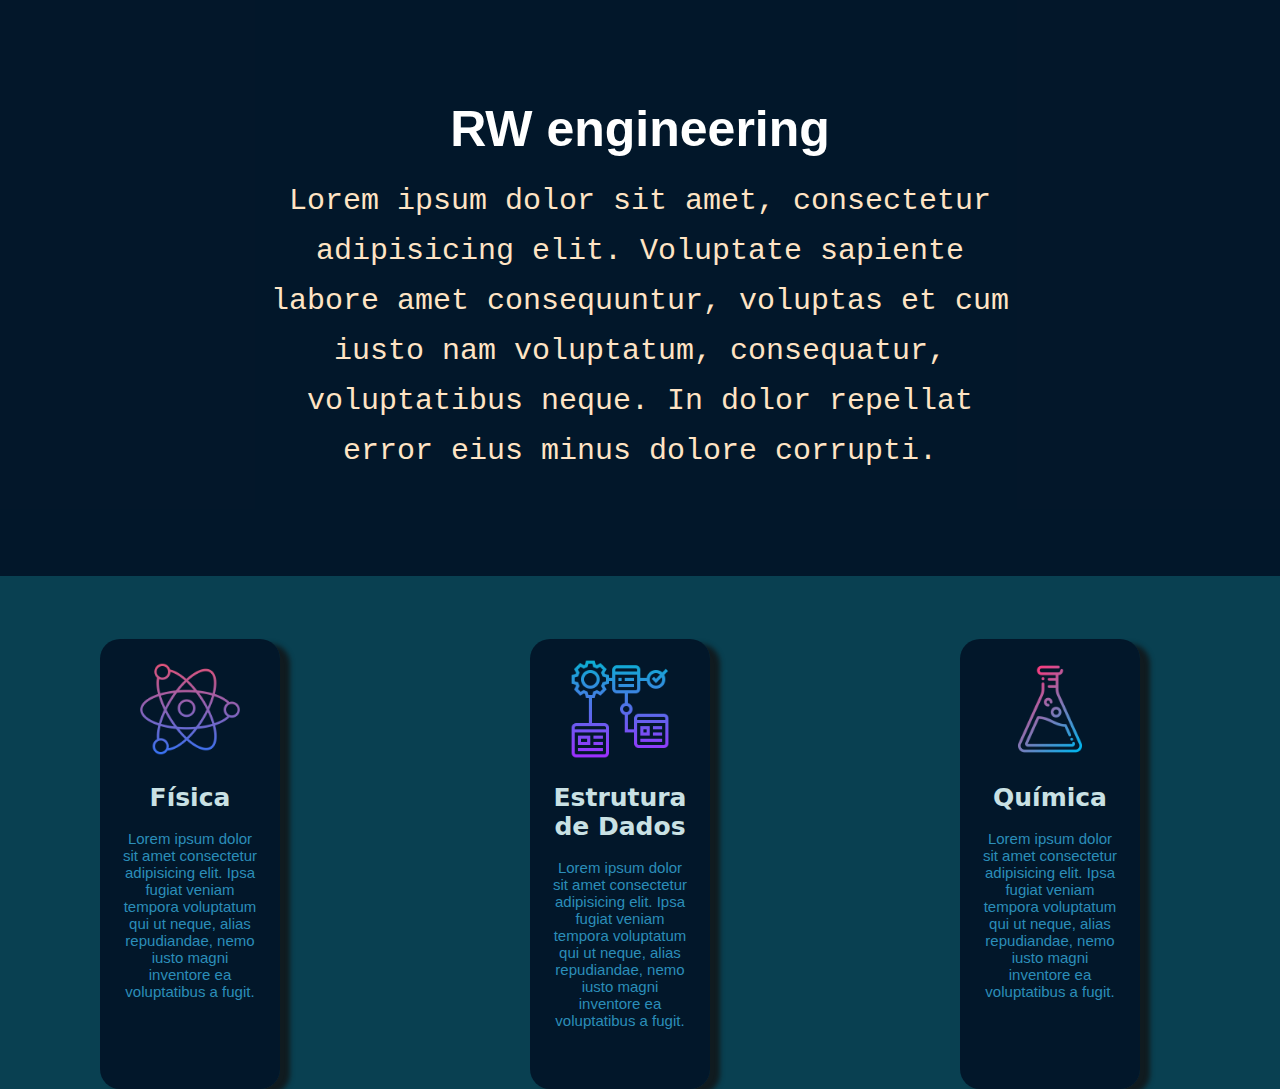
==== index.html @ 839bab22 "second commit" ====
<!DOCTYPE html>
<html lang="pt-BR">
<head>
    <meta charset="UTF-8">
    <meta name="viewport" content="width=device-width, initial-scale=1.0">
    <title>Projeto Integrador</title>
    <link rel="stylesheet" href="style.css">
    <link rel="shortcut icon" href="#">
</head>
<body>

    


    <div class="initial_page">
        <div class="explanation">
            <div class="preview_content">
                <h1 class="tema">RW engineering</h1><br>

                <p class="main_text">Lorem ipsum dolor sit amet, consectetur adipisicing elit.
                Voluptate sapiente labore amet consequuntur, voluptas et 
                cum iusto nam voluptatum, consequatur, voluptatibus neque.
                In dolor repellat error eius minus dolore corrupti.</p>
            </div>
            
        </div>
       

        <div class="about">
            <div class="about_content nav_content">
                <img class="logo" src="./imagem.src/fisica.png" alt="">
                <div class="explanation_content">
                    <h3 class="title">Física</h3><br>
                    <p class="content">Lorem ipsum dolor sit amet consectetur adipisicing elit.
                    Ipsa fugiat veniam tempora voluptatum qui ut neque, alias
                    repudiandae, nemo iusto magni inventore ea voluptatibus a fugit.
                    </p>
                </div>
            </div>

            <div class="about_content nav_content">
                <img class="logo" src="./imagem.src/estrutura-hierarquica.png" alt="">
                <div class="explanation_content">
                    <h3 class="title">Estrutura de Dados</h3><br>
                    <p class="content">Lorem ipsum dolor sit amet consectetur adipisicing elit.
                    Ipsa fugiat veniam tempora voluptatum qui ut neque, alias
                    repudiandae, nemo iusto magni inventore ea voluptatibus a fugit.
                    </p>
                </div>
            </div>
                
            <div class="about_content nav_content">
                <img class="logo" src="./imagem.src/quimica.png" alt="">
                <div class="explanation_content">
                    <h3 class="title">Química</h3><br>
                    <p class="content">Lorem ipsum dolor sit amet consectetur adipisicing elit.
                    Ipsa fugiat veniam tempora voluptatum qui ut neque, alias
                    repudiandae, nemo iusto magni inventore ea voluptatibus a fugit.
                    </p>
                </div>
            </div>
        
        </div>

        
    </div>

    <header class="main_opitions">
        <img class="logo_header opition_home" src="./imagem.src/tecnologia.png" alt="">
            <nav>
                <ul class="main_menu">
                    <li class="border_bottom"><a class="opition_1 opition_nav" href="#">Física</a></li>
                    <li class="border_bottom"><a class="opition_2 opition_nav" href="#">Estrutura de Dados</a></li>
                    <li class="border_bottom"><a class="opition_3 opition_nav" href="#">Química</a></li>
                </ul>
            </nav>
    </header>

    <div class="sections">
        <section></section>
        <section></section>
        <section></section>
    </div>

    <script type="text/javascript" src="animation.js"></script>
    
</body>
</html>
---- style.css ----
*{
    margin: 0px;
    padding: 0px;
}


body{
    background-color: #094051;
}




a{
    text-decoration: none;
}

li{
    display: block;
}


.initial_page{
    width: 100%;
    height: 0;
}




.access_content{
    padding: 30px 40px 30px 40px;
    background-color: #143f41;
    border-radius: 20px;
    font-size: 25px;
    color: rgb(172, 239, 235);
}



.transition_buttom :hover{
    background-color: #30696c;
}






.about{
    width: 100%;
    display: flex;
    justify-content: space-around;
}

.explanation{
    max-width: 100%;
    background-color: rgba(0, 5, 26, 0.7);
    padding: 100px;
}

.main_text{
    font-size: 30px;
    line-height: 50px;
    font-family: 'Courier New', Courier, monospace;
    color: bisque;
}

.tema{
    font-size: 50px;
    text-align: center;
    color: white;
    font-family: 'Lucida Sans', 'Lucida Sans Regular', 'Lucida Grande', 'Lucida Sans Unicode', Geneva, Verdana, sans-serif;
}

.logo{
    width: 100px;
    padding: 20px;
}

.about_content{
    text-align: center;
    margin-top: 7vh;
    margin-left: 100px;
    margin-right: 150px;
    background-color: rgba(0, 5, 26, 0.7);
    border-radius: 20px;
    box-shadow: 10px 5px 5px rgb(16, 27, 32);
    padding: 0px 20px 60px 20px;
}

.about_content:hover{
    box-shadow: 15px 15px 15px rgb(11, 189, 225);
    transition: 0.75s;
}

.preview_content{
    text-align: center;
    padding-left: 15%;
    padding-right: 15%;
}

.title{
    font-family: system-ui, -apple-system, BlinkMacSystemFont, 'Segoe UI', Roboto, Oxygen, Ubuntu, Cantarell, 'Open Sans', 'Helvetica Neue', sans-serif;
    font-size: 25px;
    color: rgb(201, 225, 228);
}

.content{
    font-family: 'Franklin Gothic Medium', 'Arial Narrow', Arial, sans-serif;
    font-size: 15px;
    color: rgb(43, 142, 185);
}






.main_opitions{
    display: flex;
    justify-content: space-around;
    background-color: rgba(0, 5, 26, 0.7);
    padding-top: 10px;
    padding-bottom: 10px;
    transform: translateY(-100%);
}

.logo_header{
    width: 55px;
}

.main_menu{
    display: flex;
    flex-direction: row;
    font-size: 30px;
}

.opition_nav{
    margin-right: 30px;
    margin-left: 30px;
    font-size: 20px;
    color: white;
}

.border_bottom{
    margin: 5px 10px 5px 10px;
}

.border_bottom :hover{
    border-bottom: solid;
}






.sections{
    transform: translateX(-110%);
    margin-left: 1%;
    margin-right: 1%;
    height: 85vh;
    background-color: rgba(0, 5, 26, 0.7);
    border-radius: 20px;
}








.transition_main{
    transform: translateY(3%);
    transition: 0.75s;
}

.transition_opitions{
    transform: translateY(0%);
    transition: 0.75s;
}

.add_transition{
    transform: translateX(100%);
    overflow: hidden;
}

.border{
    border-bottom: solid;
}
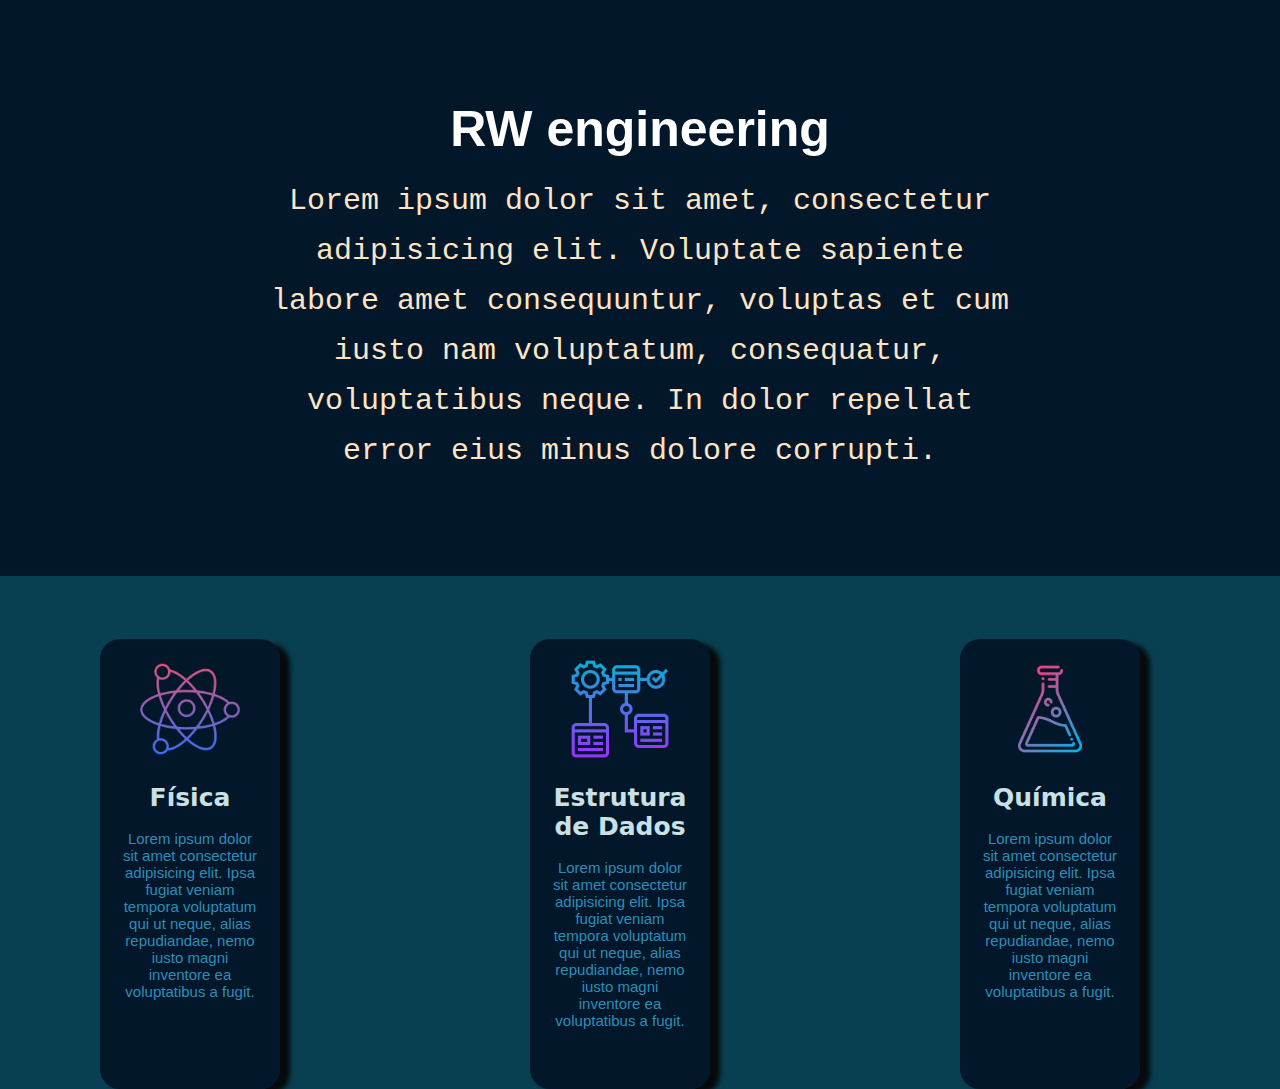
==== commit 9b96ca6d: "Test push" ====
--- a/index.html
+++ b/index.html
@@ -8,9 +8,6 @@
     <link rel="shortcut icon" href="#">
 </head>
 <body>
-
-    
-
 
     <div class="initial_page">
         <div class="explanation">
--- a/style.css
+++ b/style.css
@@ -27,14 +27,6 @@
 
 
 
-
-.access_content{
-    padding: 30px 40px 30px 40px;
-    background-color: #143f41;
-    border-radius: 20px;
-    font-size: 25px;
-    color: rgb(172, 239, 235);
-}
 
 
 
@@ -85,14 +77,17 @@
     margin-right: 150px;
     background-color: rgba(0, 5, 26, 0.7);
     border-radius: 20px;
-    box-shadow: 10px 5px 5px rgb(16, 27, 32);
+    box-shadow: 10px 5px 5px rgb(6, 10, 12);
     padding: 0px 20px 60px 20px;
+    cursor: pointer;
 }
 
 .about_content:hover{
     box-shadow: 15px 15px 15px rgb(11, 189, 225);
-    transition: 0.75s;
+    transform: scale(1.1, 1.1);
+    transition: 1s;
 }
+
 
 .preview_content{
     text-align: center;
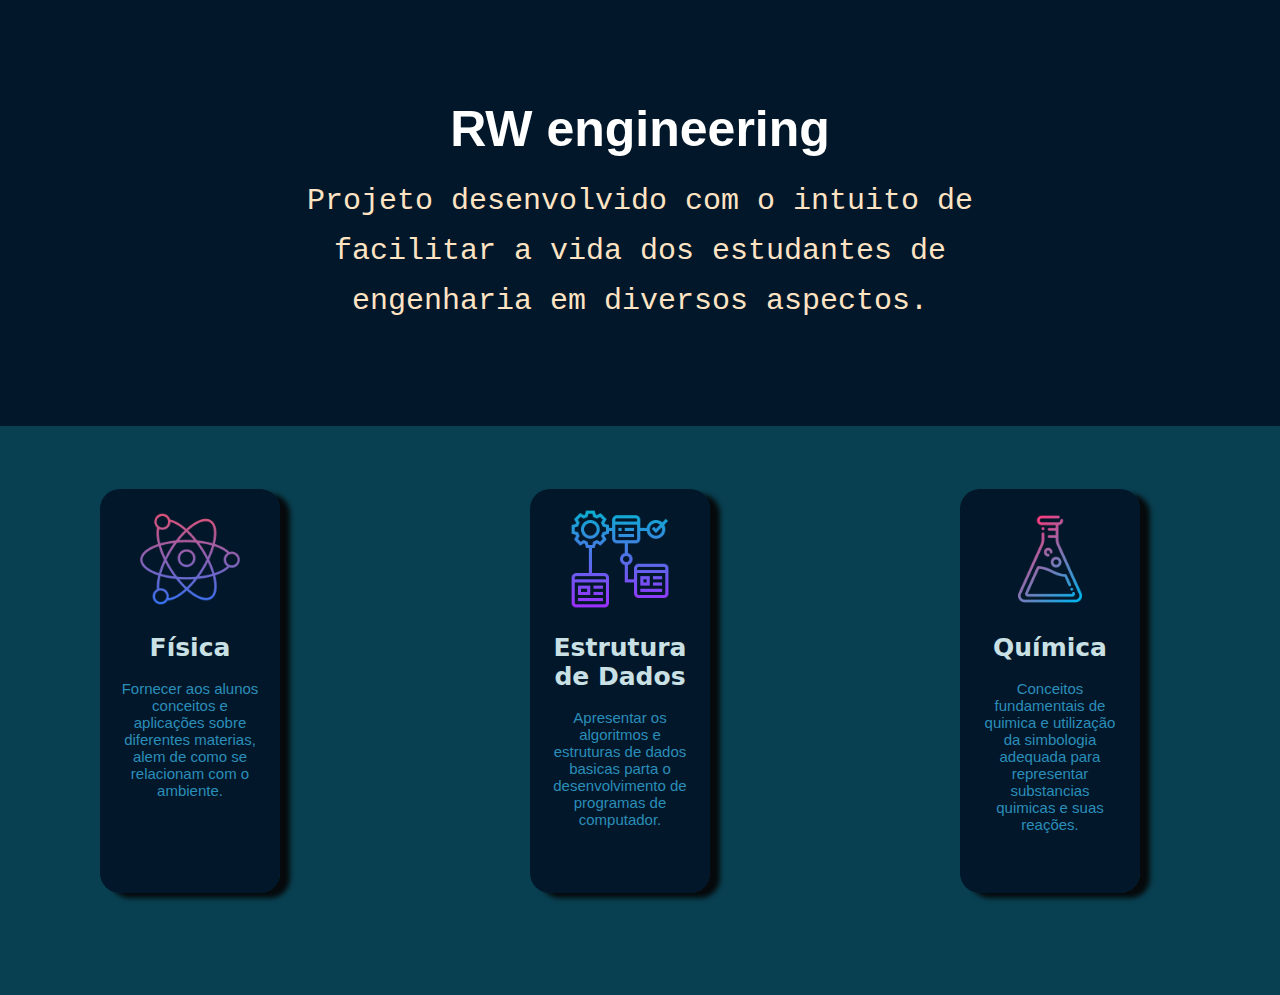
==== commit 6ce1f1ab: "Tabela periodica e conteudo de fisica" ====
--- a/index.html
+++ b/index.html
@@ -1,85 +1,155 @@
 <!DOCTYPE html>
 <html lang="pt-BR">
-<head>
-    <meta charset="UTF-8">
-    <meta name="viewport" content="width=device-width, initial-scale=1.0">
-    <title>Projeto Integrador</title>
-    <link rel="stylesheet" href="style.css">
-    <link rel="shortcut icon" href="#">
-</head>
-<body>
+    <head>
+        <meta charset="UTF-8">
+        <meta name="viewport" content="width=device-width, initial-scale=1.0">
+        <title>Projeto Integrador</title>
+        <link rel="stylesheet" href="./style.css">
+        <link rel="stylesheet" href="./table.css">
+        <link rel="shortcut icon" href="#">
+    </head>
+    <body>
 
-    <div class="initial_page">
-        <div class="explanation">
-            <div class="preview_content">
-                <h1 class="tema">RW engineering</h1><br>
+        <div class="initial_page">
+            <div class="explanation">
+                <div class="preview_content">
+                    <h1 class="tema">RW engineering</h1><br>
 
-                <p class="main_text">Lorem ipsum dolor sit amet, consectetur adipisicing elit.
-                Voluptate sapiente labore amet consequuntur, voluptas et 
-                cum iusto nam voluptatum, consequatur, voluptatibus neque.
-                In dolor repellat error eius minus dolore corrupti.</p>
-            </div>
-            
-        </div>
-       
-
-        <div class="about">
-            <div class="about_content nav_content">
-                <img class="logo" src="./imagem.src/fisica.png" alt="">
-                <div class="explanation_content">
-                    <h3 class="title">Física</h3><br>
-                    <p class="content">Lorem ipsum dolor sit amet consectetur adipisicing elit.
-                    Ipsa fugiat veniam tempora voluptatum qui ut neque, alias
-                    repudiandae, nemo iusto magni inventore ea voluptatibus a fugit.
-                    </p>
+                    <p class="main_text">Projeto desenvolvido com o intuito de facilitar a vida dos estudantes de engenharia em diversos aspectos.</p>
                 </div>
             </div>
 
-            <div class="about_content nav_content">
-                <img class="logo" src="./imagem.src/estrutura-hierarquica.png" alt="">
-                <div class="explanation_content">
-                    <h3 class="title">Estrutura de Dados</h3><br>
-                    <p class="content">Lorem ipsum dolor sit amet consectetur adipisicing elit.
-                    Ipsa fugiat veniam tempora voluptatum qui ut neque, alias
-                    repudiandae, nemo iusto magni inventore ea voluptatibus a fugit.
-                    </p>
+            <div class="about">
+                <div id="page1Btn" class="about_content nav_content">
+                    <img class="logo" src="./imagem.src/fisica.png" alt="">
+                    <div class="explanation_content">
+                        <h3 class="title">Física</h3><br>
+                        <p class="content">
+                            Fornecer aos alunos conceitos e aplicações sobre diferentes materias, alem de como se relacionam com o ambiente.
+                        </p>
+                    </div>
+                </div>
+
+                <div id="page2Btn" class="about_content nav_content">
+                    <img class="logo" src="./imagem.src/estrutura-hierarquica.png" alt="">
+                    <div class="explanation_content">
+                        <h3 class="title">Estrutura de Dados</h3><br>
+                        <p class="content">
+                            Apresentar os algoritmos e estruturas de dados basicas parta o desenvolvimento de programas de computador.
+                        </p>
+                    </div>
+                </div>
+                    
+                <div id="page3Btn" class="about_content nav_content">
+                    <img class="logo" src="./imagem.src/quimica.png" alt="">
+                    <div class="explanation_content">
+                        <h3 class="title">Química</h3><br>
+                        <p class="content">
+                            Conceitos fundamentais de quimica e utilização da simbologia adequada para representar substancias quimicas e suas reações.
+                        </p>
+                    </div>
                 </div>
             </div>
-                
-            <div class="about_content nav_content">
-                <img class="logo" src="./imagem.src/quimica.png" alt="">
-                <div class="explanation_content">
-                    <h3 class="title">Química</h3><br>
-                    <p class="content">Lorem ipsum dolor sit amet consectetur adipisicing elit.
-                    Ipsa fugiat veniam tempora voluptatum qui ut neque, alias
-                    repudiandae, nemo iusto magni inventore ea voluptatibus a fugit.
-                    </p>
-                </div>
-            </div>
-        
         </div>
 
+        <header class="main_options">
+            <img class="logo_header option_home" src="./imagem.src/tecnologia.png" alt="">
+                <nav>
+                    <ul id="header_container" class="main_menu">
+                        <li class="border_bottom">
+                            <a id="header1Btn" class="option_1 option_nav" href="#">Física</a>
+                        </li>
+                        <li class="border_bottom">
+                            <a id="header2Btn" class="option_2 option_nav" href="#">Estrutura de Dados</a>
+                        </li>
+                        <li class="border_bottom">
+                            <a id="header3Btn" class="option_3 option_nav" href="#">Química</a>
+                        </li>
+                    </ul>
+                </nav>
+        </header>
+
+        <div class="sections">
+
+            <section id="page_fisica" class="section_content">
+                <div class="center_container" style="margin-top: 250px;">
+                    <h1>Colisões</h1>
+
+                    <span class="content_text">
+                        As colisões são interações entre corpos em que um exerce força sobre o outro. 
+                        Veja quais são as características inerentes às colisões elásticas e inelásticas.
+                    </span>
+
+                    <h3 style="margin-top: 15px;">Colisões elásticas</h3>
+
+                    <span class="content_text">
+                        A colisão é denominada elástica quando ocorre conservação da energia e do momento linear 
+                        dos corpos envolvidos. A principal característica desse tipo de colisão é que, após o choque, a 
+                        velocidade das partículas muda de direção, mas a velocidade relativa entre os dois corpos mantém-se igual.
+                    </span>
+
+                    <span class="content_text">
+                        Como já citado anteriormente, nesse tipo de colisão, ocorre a conservação da energia e do momento 
+                        linear. Essa conservação pode ser descrita pelas equações:
+                    </span>
+
+                    <span class="content_text">
+                        Para conservação do momento linear: <br> Qi = Qf —> mA . VIA + mB . VIB = mA . VFA + mB . VFB
+                    </span>
+
+                    <span class="content_text">
+                        Para a conservação da energia cinética: <br> EI = EF —> 1 mA / 2 . VIA2 + 1 mB / 2 . VIB2 = 1 mA / 2 . VFA2 + 1 mB / 2. VFB2
+                    </span>
+
+                    <span class="content_text">
+                        Sendo que: <br><br>
+
+                        mA e mB são as massas dos corpos A e B respectivamente;
+                        <br>VI é a velocidade inicial;
+                        <br>VF é a velocidade final.
+                    </span>
+
+                    <h3 style="margin-top: 15px;">Colisões inelásticas</h3>
+
+                    <span class="content_text">
+                        Se, ao ocorrer uma colisão, não houver conservação da energia cinética, ela será denominada colisão 
+                        inelástica. Nesse tipo de colisão, a energia pode ser transformada em outra forma, por exemplo, em 
+                        energia térmica, ocasionando o aumento da temperatura dos objetos que colidiram. Dessa forma, apenas o momento linear é conservado.
+                    </span>
+
+                    <div class="canvas_container" style="margin-top: 40px;">
+                        <div id="stateButton" class="spheres_button">
+                            Iniciar Simulação
+                        </div>
+                        <canvas id="myCanvas" width="1200" height="600"></canvas>
+                    </div>
+                </div>
+            </section>
+
+            <section id="page_quimica" class="section_content">
+                <div class="center_container">
+
+                    <div class="table-container">
+                        <table id="table"></table>
+                    </div>
+                </div>
+            </section>
+
+            <section id="page_estrutura" class="section_content">
+
+
+                <div class="center_container">
+                    <div style="color: white;">
+                        page estrutura
+                    </div>
+                </div>
+            </section>
+
+        </div>
+
+        <script type="text/javascript" src="./animation.js"></script>
+        <script type="text/javascript" src="./simulationScript.js"></script>
+        <script type="text/javascript" src="./table.js"></script>
         
-    </div>
-
-    <header class="main_opitions">
-        <img class="logo_header opition_home" src="./imagem.src/tecnologia.png" alt="">
-            <nav>
-                <ul class="main_menu">
-                    <li class="border_bottom"><a class="opition_1 opition_nav" href="#">Física</a></li>
-                    <li class="border_bottom"><a class="opition_2 opition_nav" href="#">Estrutura de Dados</a></li>
-                    <li class="border_bottom"><a class="opition_3 opition_nav" href="#">Química</a></li>
-                </ul>
-            </nav>
-    </header>
-
-    <div class="sections">
-        <section></section>
-        <section></section>
-        <section></section>
-    </div>
-
-    <script type="text/javascript" src="animation.js"></script>
-    
-</body>
+    </body>
 </html>--- a/style.css
+++ b/style.css
@@ -1,76 +1,66 @@
-*{
+* {
     margin: 0px;
     padding: 0px;
 }
 
-
-body{
+html {
+    min-height:100%;
+}
+
+body {
+    min-height:100%;
     background-color: #094051;
 }
 
-
-
-
-a{
+a {
     text-decoration: none;
 }
 
-li{
+li {
     display: block;
 }
 
-
-.initial_page{
+.initial_page {
     width: 100%;
     height: 0;
 }
 
-
-
-
-
-
-.transition_buttom :hover{
+.transition_buttom:hover {
     background-color: #30696c;
 }
 
-
-
-
-
-
-.about{
+.about {
     width: 100%;
     display: flex;
     justify-content: space-around;
 }
 
-.explanation{
+.explanation {
     max-width: 100%;
     background-color: rgba(0, 5, 26, 0.7);
     padding: 100px;
 }
 
-.main_text{
+.main_text {
     font-size: 30px;
     line-height: 50px;
     font-family: 'Courier New', Courier, monospace;
     color: bisque;
 }
 
-.tema{
+.tema {
     font-size: 50px;
     text-align: center;
     color: white;
     font-family: 'Lucida Sans', 'Lucida Sans Regular', 'Lucida Grande', 'Lucida Sans Unicode', Geneva, Verdana, sans-serif;
 }
 
-.logo{
+.logo {
     width: 100px;
     padding: 20px;
 }
 
-.about_content{
+.about_content {
     text-align: center;
     margin-top: 7vh;
     margin-left: 100px;
@@ -82,37 +72,32 @@
     cursor: pointer;
 }
 
-.about_content:hover{
+.about_content:hover {
     box-shadow: 15px 15px 15px rgb(11, 189, 225);
     transform: scale(1.1, 1.1);
     transition: 1s;
 }
 
 
-.preview_content{
+.preview_content {
     text-align: center;
     padding-left: 15%;
     padding-right: 15%;
 }
 
-.title{
+.title {
     font-family: system-ui, -apple-system, BlinkMacSystemFont, 'Segoe UI', Roboto, Oxygen, Ubuntu, Cantarell, 'Open Sans', 'Helvetica Neue', sans-serif;
     font-size: 25px;
     color: rgb(201, 225, 228);
 }
 
-.content{
+.content {
     font-family: 'Franklin Gothic Medium', 'Arial Narrow', Arial, sans-serif;
     font-size: 15px;
     color: rgb(43, 142, 185);
 }
 
-
-
-
-
-
-.main_opitions{
+.main_options {
     display: flex;
     justify-content: space-around;
     background-color: rgba(0, 5, 26, 0.7);
@@ -121,72 +106,113 @@
     transform: translateY(-100%);
 }
 
-.logo_header{
+.logo_header {
     width: 55px;
 }
 
-.main_menu{
+.main_menu {
     display: flex;
     flex-direction: row;
     font-size: 30px;
 }
 
-.opition_nav{
+.option_nav {
     margin-right: 30px;
     margin-left: 30px;
     font-size: 20px;
     color: white;
 }
 
-.border_bottom{
+.border_bottom {
     margin: 5px 10px 5px 10px;
 }
 
-.border_bottom :hover{
+.border_bottom:hover {
     border-bottom: solid;
 }
 
-
-
-
-
-
-.sections{
+.sections {
     transform: translateX(-110%);
     margin-left: 1%;
     margin-right: 1%;
-    height: 85vh;
-    background-color: rgba(0, 5, 26, 0.7);
+    height: 0px;
+    /* background-color: rgba(0, 5, 26, 0.7); */
     border-radius: 20px;
 }
 
-
-
-
-
-
-
-
-.transition_main{
+.section_content {
+    height: 0px;
+    transform: translateX(-110%);
+}
+
+.transition_main {
+    min-height: 85vh;
     transform: translateY(3%);
     transition: 0.75s;
 }
 
-.transition_opitions{
+.transition_section {
+    height: 100%;
+    transform: translateY(3%);
+    transition: 0.75s;
+}
+
+.transition_options {
     transform: translateY(0%);
     transition: 0.75s;
 }
 
-.add_transition{
+.add_transition {
     transform: translateX(100%);
     overflow: hidden;
 }
 
-.border{
+.border {
     border-bottom: solid;
 }
 
-
-
-
-
+.content_text {
+    max-width: 700px;
+    text-align:justify;
+    text-justify: inter-word;
+    font-size: 18px;
+    margin-top: 20px;
+}
+
+.center_container {
+    width: 100%;
+    height: 100%;
+    display: flex;
+    justify-content: center;
+    align-items: center;
+    flex-direction: column;
+    color: white;
+}
+
+.canvas_container {
+    /* margin-top: 200px; */
+    position: relative;
+    background-color: white;
+    width: 1200px;
+    height: 600px;
+    border-radius: 32px;
+}
+
+.spheres_button {
+    position: absolute;
+    right: 30px;
+    bottom: 30px;
+    text-align: center;
+    background-color: rgba(0, 5, 26, 0.7);
+    color: white;
+    border-radius: 20px;
+    padding: 10px 20px;
+    cursor: pointer;
+    transition: all 0.75s ease 0s
+}
+
+.spheres_button:hover {
+    background-color: rgb(11, 189, 225);
+    color: black;
+    transform: scale(1.1, 1.1);
+}--- a/table.css
+++ b/table.css
@@ -0,0 +1,64 @@
+.table-container {
+    height: 90%;
+    width: 80%;
+    border-radius: 32px;
+    display: flex;
+    justify-content: center;
+    align-items: center;
+    background: #094051;
+}
+
+.table-data {
+    width: 65px;
+    height: 65px;
+    position: relative;
+    background: rgba(255, 255, 255, 0.34);
+    border-radius: 16px;
+    box-shadow: 0 4px 30px rgba(0, 0, 0, 0.1);
+    /* backdrop-filter: blur(5px); */
+    border: 1px solid rgba(255, 255, 255, 0.3);
+    transition: linear 0.150s;
+}
+
+.table-data:hover {
+    backdrop-filter: blur(5px);
+    transform: scale(2);
+    z-index: 1;
+    cursor: pointer;
+}
+
+.table-data-actived {
+    transform: scale(2) rotateY(180deg);
+}
+
+.table-data > .content {
+    color: black;
+    display: flex;
+    flex-direction: column;
+    align-items: center;
+}
+
+.table-data > .content > .elem-number{
+    position: absolute;
+    left: 6px;
+    top: 6px;
+    font-size: 12px;
+}
+
+.elem-symbol {
+    font-size: 20px;
+    font-weight: bold;
+}
+
+.table-data > .content > .elem-name{
+    font-size: 10px;
+}
+
+.table-data > .content > .elem-mass{
+    font-size: 10px;
+}
+
+.table-data-empty {
+    height: 60px;
+    width: 60px;
+}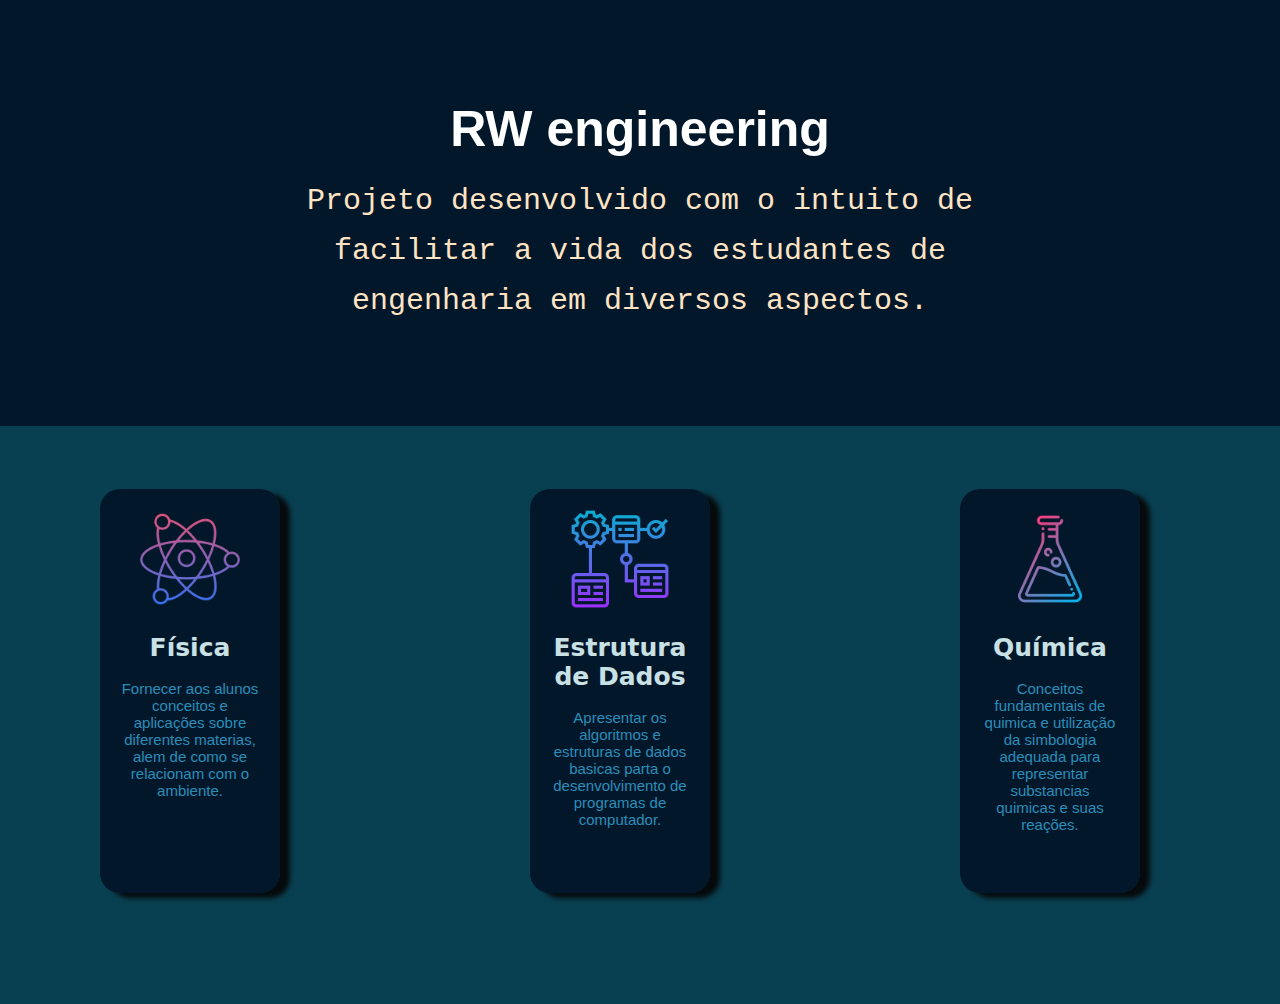
==== commit a825527c: "Conteudo de estrutura de dados" ====
--- a/index.html
+++ b/index.html
@@ -72,7 +72,7 @@
         <div class="sections">
 
             <section id="page_fisica" class="section_content">
-                <div class="center_container" style="margin-top: 250px;">
+                <div class="center_container" style="margin-top: 280px;">
                     <h1>Colisões</h1>
 
                     <span class="content_text">
@@ -128,6 +128,34 @@
 
             <section id="page_quimica" class="section_content">
                 <div class="center_container">
+                    <h1>Tabela Periódica</h1>
+
+                    <span class="content_text">
+                        A tabela periódica é uma organização sistemática das espécies atômicas descobertas e onde é possível obter 
+                        informações sobre elas, como número atômico e número de massa. Além disso, ela possibilita o estabelecimento de 
+                        relações em torno das propriedades periódicas dos elementos, como raio atômico e eletronegatividade.
+                    </span>
+
+                    <span class="content_text">
+                        Criada por Dmitri Mendeleiev e atualizada por Julius Lothar Meyer, a versão atualizada contém 118 elementos 
+                        posicionados em ordem crescente de número atômico. Ela é estruturada em grupos (colunas) e períodos (linhas). 
+                        Cada grupo contém elementos com o mesmo número de elétrons na camada de valência, e os elementos de cada período possuem o mesmo número de camadas eletrônicas.
+                    </span>
+
+                    <h3 style="margin-top: 15px;">Família ou grupos</h3>
+
+                    <span class="content_text">
+                        As famílias ou grupos da tabela periódica são as colunas (classificadas de acordo com o número 
+                        de elétrons na camada de valência), ou seja, cada grupo comporta elementos com o mesmo número de 
+                        elétrons na camada de valência, consequentemente agrupa elementos com características físico-químicas em comum.
+                    </span>
+
+                    <h3 style="margin-top: 15px;">Períodos</h3>
+
+                    <span class="content_text">
+                        Período é a classificação dada na horizontal, em linhas, ordenadas de acordo com o número de camadas eletrônicas.
+                        No primeiro período, por exemplo, estão os elementos que comportam seus elétrons em apenas uma camada. São sete períodos ao todo.
+                    </span>
 
                     <div class="table-container">
                         <table id="table"></table>
@@ -136,12 +164,48 @@
             </section>
 
             <section id="page_estrutura" class="section_content">
-
-
-                <div class="center_container">
-                    <div style="color: white;">
-                        page estrutura
-                    </div>
+                <div class="center_container" style="margin-top: -200px;">
+
+                    <h1>Estrutura de Dados</h1>
+    
+                    <span class="content_text">
+                        Em termos simples, uma estrutura de dados é um contêiner que 
+                        armazena dados em um layout específico. Esse "layout" permite 
+                        que a estrutura de dados seja eficiente em algumas operações e 
+                        ineficiente em outras. Seu objetivo é entender as estruturas de 
+                        dados de modo que você consiga escolher a mais adequada para o 
+                        problema apresentado.
+                    </span>
+    
+                    <span class="content_text">
+                        Como as estruturas de dados são usadas para armazenar dados de 
+                        uma forma organizada, e como os dados são a entidade mais crucial 
+                        nas ciências da computação, fica claro o verdadeiro valor das 
+                        estruturas de dados.
+                    </span>
+    
+                    <span class="content_text">
+                        Independentemente do problema que você esteja resolvendo, de uma forma 
+                        ou de outra, terá que lidar com dados — seja o salário de um empregado, 
+                        preços de ações, uma lista de compras, ou mesmo uma simples lista telefônica.
+                    </span>
+    
+                    <span class="content_text">
+                        Com base em diferentes cenários, os dados precisam ser guardados em um formato 
+                        específico. Temos um punhado de estrutura de dados que satisfazem nossa necessidade 
+                        de armazenar dados em diferentes formatos.
+                    </span>
+
+                    <span class="content_text">
+                        <br><br>Arrays
+                        <br>Pilhas
+                        <br>Filas
+                        <br>Listas vinculadas
+                        <br>Árvores
+                        <br>Grafos
+                        <br>Tries (elas são árvores, efetivamente, mas ainda assim é bom tratar delas separadamente)
+                        <br>Hash tables
+                    </span>
                 </div>
             </section>
 
--- a/style.css
+++ b/style.css
@@ -172,7 +172,7 @@
 }
 
 .content_text {
-    max-width: 700px;
+    max-width: 900px;
     text-align:justify;
     text-justify: inter-word;
     font-size: 18px;
